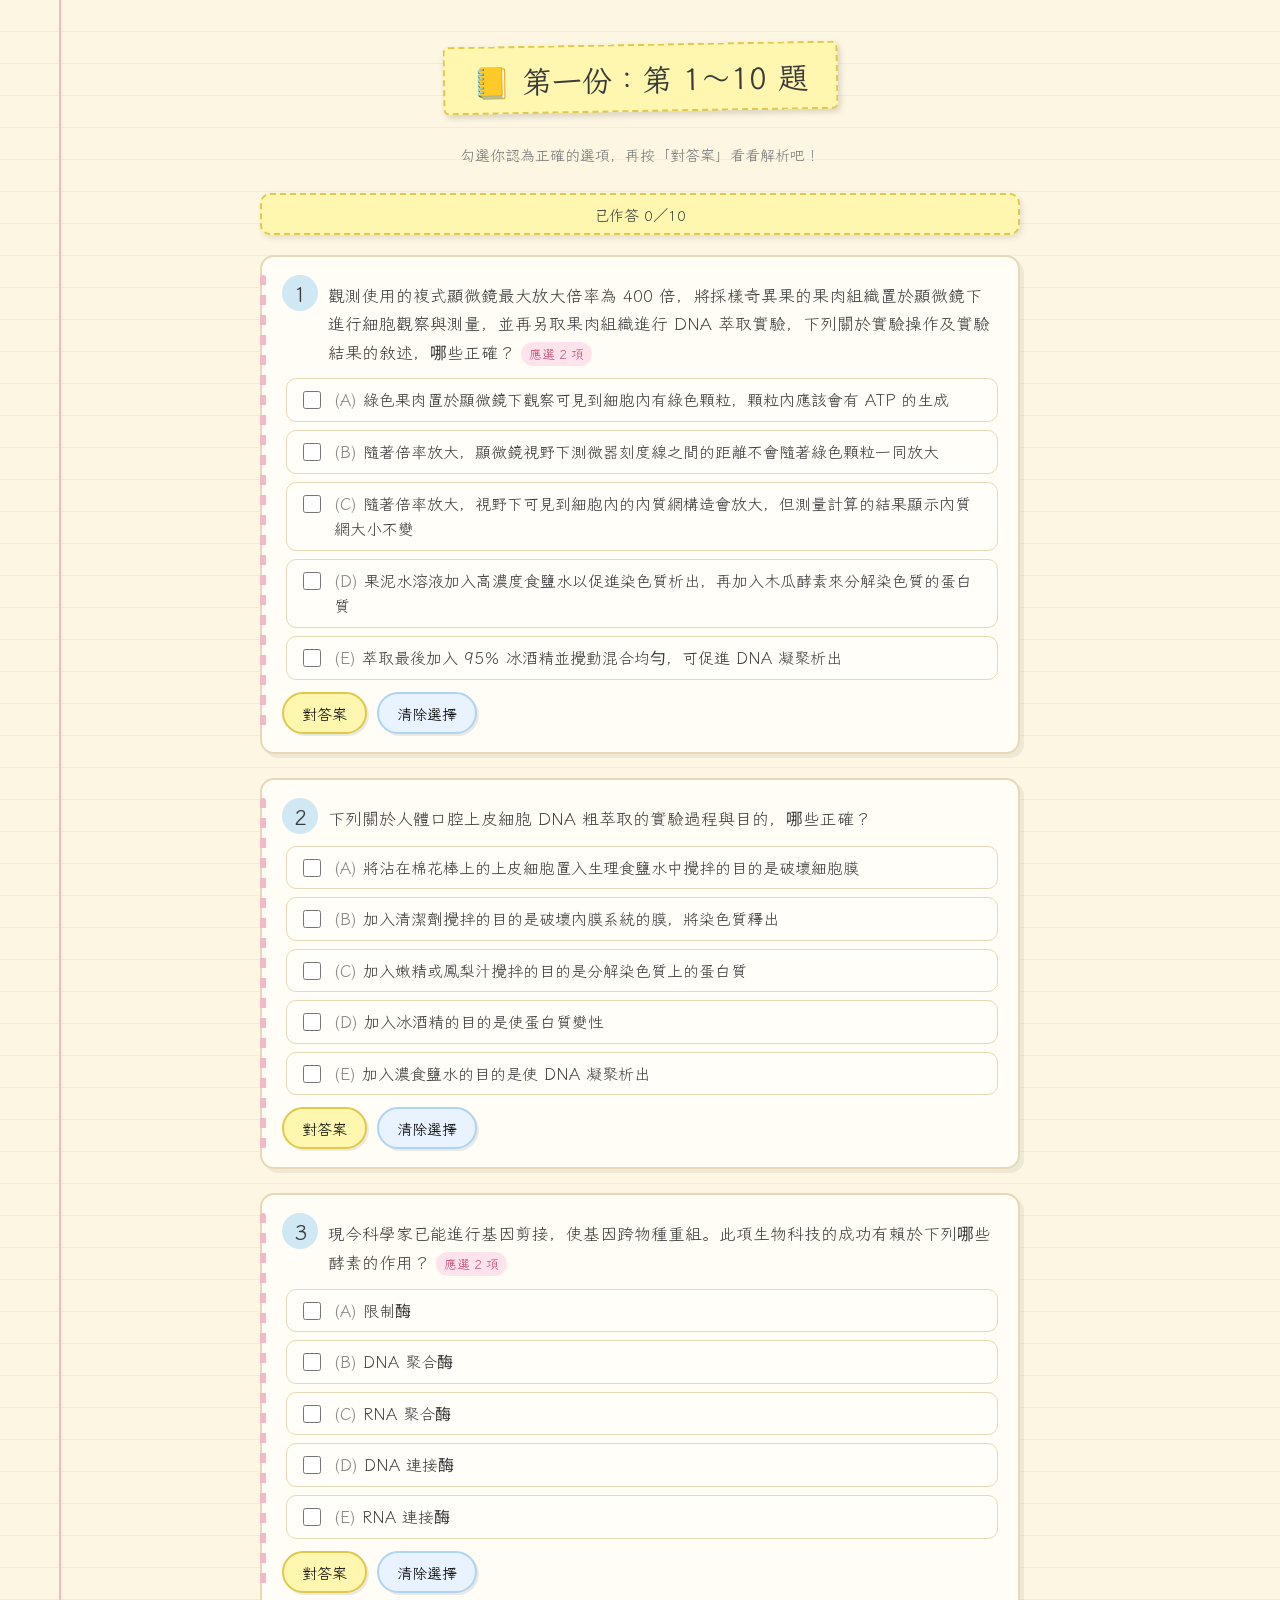
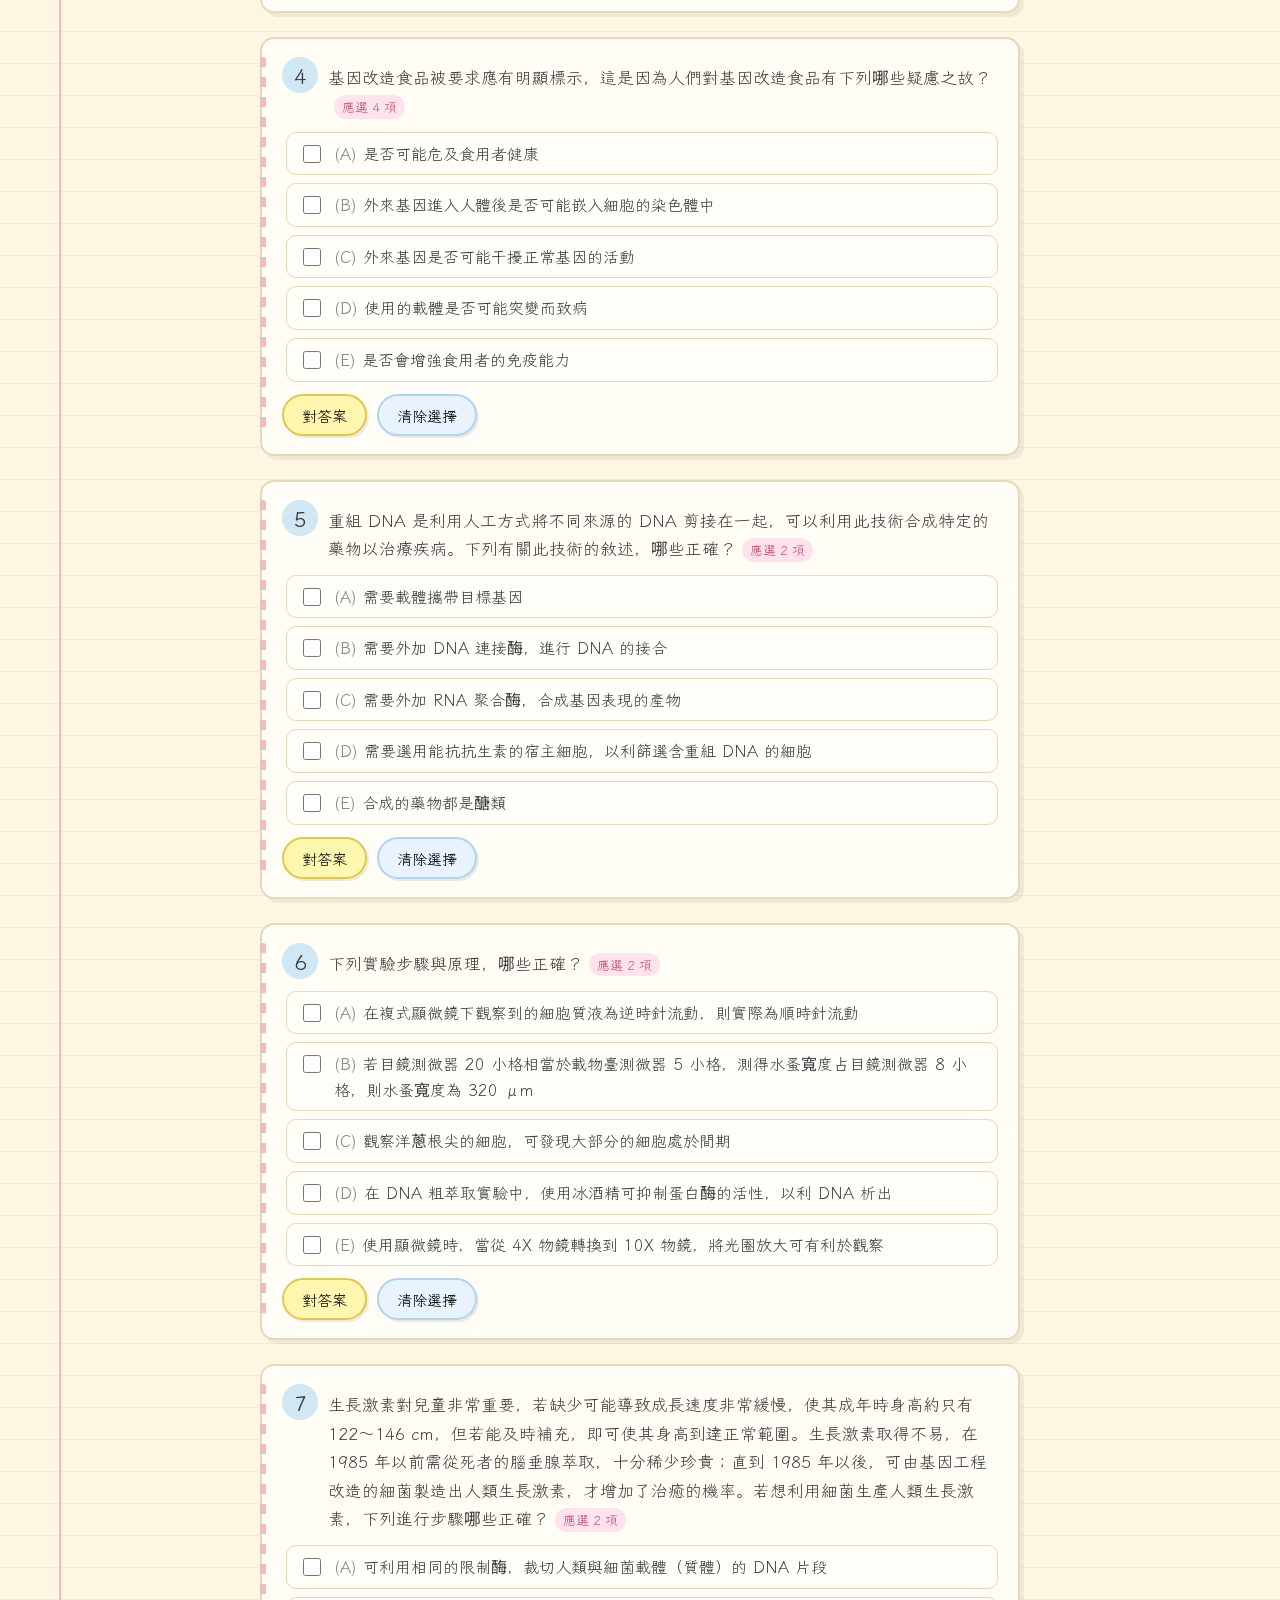
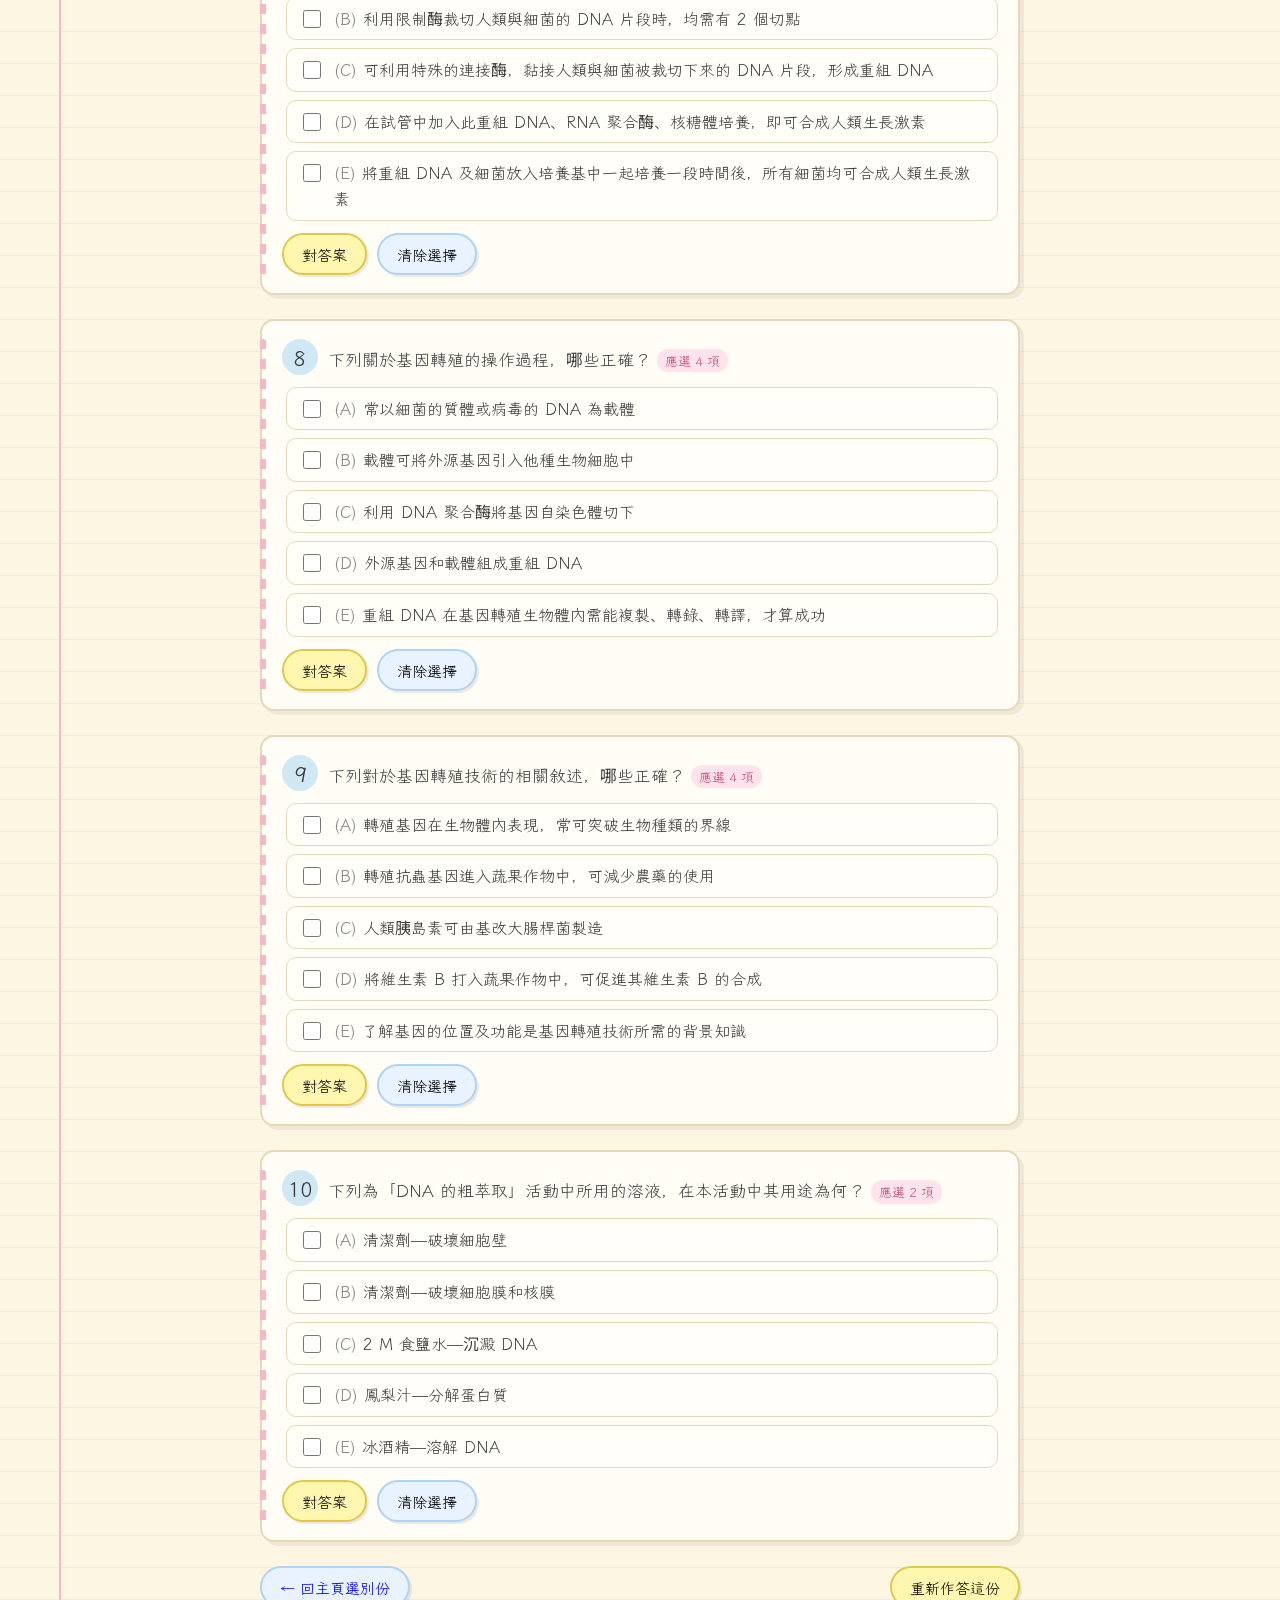
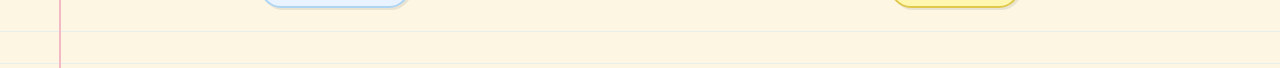
==== quiz.html @ 2ded3365 "Add interactive notebook-style quiz for genetic engineering MCQs Includes a homepage to pick one of " ====
<!DOCTYPE html>
<html lang="zh-Hant">
<head>
<meta charset="UTF-8">
<meta name="viewport" content="width=device-width, initial-scale=1.0">
<title>基因轉殖 多選題筆記本</title>
<link rel="stylesheet" href="css/style.css">
</head>
<body>
<div class="page">
  <div class="notebook-header">
    <h1 id="set-title">📒 多選題</h1>
    <p>勾選你認為正確的選項，再按「對答案」看看解析吧！</p>
  </div>

  <div class="score-bar" id="score-bar">已作答 0／10</div>

  <div id="question-list"></div>

  <div class="bottom-nav">
    <a class="btn secondary" href="index.html">← 回主頁選別份</a>
    <button class="btn" id="reset-btn">重新作答這份</button>
  </div>
</div>

<script src="js/data.js"></script>
<script src="js/quiz.js"></script>
</body>
</html>
---- css/style.css ----
@import url('https://fonts.googleapis.com/css2?family=Klee+One:wght@400;600&family=Noto+Sans+TC:wght@400;500;700&display=swap');

* {
  box-sizing: border-box;
}

body {
  margin: 0;
  font-family: 'Klee One', 'Noto Sans TC', sans-serif;
  color: #3a3a3a;
  background-color: #fdf6e3;
  background-image:
    linear-gradient(90deg, transparent 59px, #f3b9c4 59px, #f3b9c4 61px, transparent 61px),
    repeating-linear-gradient(#fdf6e3 0px, #fdf6e3 31px, #cfe8f4 32px);
  background-size: 100% 32px;
  min-height: 100vh;
  padding: 24px 16px 60px;
}

.page {
  max-width: 760px;
  margin: 0 auto;
}

/* ---------- Header ---------- */
.notebook-header {
  text-align: center;
  margin-bottom: 28px;
  position: relative;
}

.notebook-header h1 {
  display: inline-block;
  font-size: 1.9rem;
  background: #fff7b0;
  padding: 10px 28px;
  border-radius: 6px;
  box-shadow: 2px 3px 6px rgba(0,0,0,0.15);
  transform: rotate(-1deg);
  border: 2px dashed #e0c84a;
}

.notebook-header p {
  margin-top: 10px;
  color: #777;
  font-size: 0.95rem;
}

/* ---------- Home page set cards ---------- */
.set-list {
  display: flex;
  flex-direction: column;
  gap: 22px;
  margin-top: 30px;
}

.set-card {
  display: block;
  text-decoration: none;
  color: #3a3a3a;
  background: #fffdf5;
  border: 2px solid #e7d9b8;
  border-radius: 14px;
  padding: 20px 24px;
  box-shadow: 4px 4px 0 rgba(0,0,0,0.06);
  transition: transform 0.15s ease, box-shadow 0.15s ease;
  position: relative;
  overflow: hidden;
}

.set-card:hover {
  transform: translateY(-3px) rotate(-0.4deg);
  box-shadow: 6px 8px 4px rgba(0,0,0,0.1);
}

.set-card .tape {
  position: absolute;
  top: -10px;
  right: 26px;
  width: 70px;
  height: 24px;
  background: rgba(255, 214, 102, 0.75);
  transform: rotate(4deg);
  box-shadow: 0 1px 3px rgba(0,0,0,0.15);
}

.set-card h2 {
  margin: 0 0 6px;
  font-size: 1.4rem;
}

.set-card p {
  margin: 0;
  color: #888;
  font-size: 0.9rem;
}

.set-card .badge {
  display: inline-block;
  margin-top: 10px;
  font-size: 0.8rem;
  background: #ffe3ec;
  color: #c2547a;
  padding: 3px 10px;
  border-radius: 999px;
}

/* ---------- Quiz cards ---------- */
.score-bar {
  position: sticky;
  top: 8px;
  background: #fff7b0;
  border: 2px dashed #e0c84a;
  border-radius: 10px;
  padding: 8px 16px;
  margin-bottom: 20px;
  text-align: center;
  font-size: 0.95rem;
  z-index: 10;
  box-shadow: 2px 3px 6px rgba(0,0,0,0.1);
}

.question-card {
  background: #fffdf5;
  border: 2px solid #e7d9b8;
  border-radius: 14px;
  padding: 18px 20px;
  margin-bottom: 24px;
  box-shadow: 4px 4px 0 rgba(0,0,0,0.06);
  position: relative;
}

.question-card::before {
  content: "";
  position: absolute;
  left: -2px;
  top: 18px;
  bottom: 18px;
  width: 6px;
  background: repeating-linear-gradient(
    180deg, #f3b9c4 0px, #f3b9c4 10px, transparent 10px, transparent 20px
  );
  border-radius: 4px;
}

.q-head {
  display: flex;
  align-items: baseline;
  gap: 10px;
  margin-bottom: 10px;
}

.q-num {
  font-size: 1.3rem;
  font-weight: 700;
  background: #cfe8f4;
  border-radius: 50%;
  width: 36px;
  height: 36px;
  display: flex;
  align-items: center;
  justify-content: center;
  flex-shrink: 0;
}

.q-text {
  font-size: 1.05rem;
  line-height: 1.7;
}

.q-select-hint {
  display: inline-block;
  margin-left: 6px;
  font-size: 0.8rem;
  color: #c2547a;
  background: #ffe3ec;
  padding: 1px 8px;
  border-radius: 999px;
  white-space: nowrap;
}

.options {
  margin: 12px 0 12px 4px;
  display: flex;
  flex-direction: column;
  gap: 8px;
}

.option {
  display: flex;
  align-items: flex-start;
  gap: 10px;
  padding: 8px 12px;
  border-radius: 10px;
  border: 1.5px solid #e7d9b8;
  background: #fffef9;
  cursor: pointer;
  transition: background 0.15s ease, border-color 0.15s ease;
  line-height: 1.6;
}

.option:hover {
  background: #fef6e0;
}

.option input {
  margin-top: 4px;
  width: 18px;
  height: 18px;
  flex-shrink: 0;
  accent-color: #f3a6c1;
}

.option .opt-key {
  font-weight: 700;
  color: #8a8a8a;
}

/* answer states */
.option.correct {
  background: #e3f6e3;
  border-color: #8fcf8f;
}

.option.correct::after {
  content: "✔ 應選";
  margin-left: auto;
  color: #4a9a4a;
  font-size: 0.85rem;
  white-space: nowrap;
}

.option.wrong {
  background: #fde6e6;
  border-color: #ef9b9b;
}

.option.wrong::after {
  content: "✘ 你選了這個";
  margin-left: auto;
  color: #c25a5a;
  font-size: 0.85rem;
  white-space: nowrap;
}

.option.missed::after {
  content: "← 漏選";
  margin-left: auto;
  color: #4a9a4a;
  font-size: 0.85rem;
  white-space: nowrap;
}

.option.disabled {
  cursor: default;
}

/* buttons */
.btn-row {
  display: flex;
  gap: 10px;
  margin-top: 10px;
}

.btn {
  font-family: inherit;
  font-size: 0.95rem;
  padding: 8px 18px;
  border-radius: 999px;
  border: 2px solid #e0c84a;
  background: #fff7b0;
  cursor: pointer;
  box-shadow: 2px 2px 0 rgba(0,0,0,0.08);
  transition: transform 0.1s ease;
}

.btn:hover {
  transform: translateY(-1px);
}

.btn:active {
  transform: translateY(1px);
}

.btn.secondary {
  background: #e8f3ff;
  border-color: #aed4f3;
}

.btn:disabled {
  opacity: 0.5;
  cursor: not-allowed;
}

/* explanation */
.explanation {
  margin-top: 12px;
  background: #fff9e6;
  border-left: 5px solid #ffd966;
  border-radius: 8px;
  padding: 10px 14px;
  font-size: 0.92rem;
  line-height: 1.8;
  color: #5a5340;
  display: none;
}

.explanation.show {
  display: block;
}

.explanation .label {
  font-weight: 700;
  color: #c98a00;
  margin-right: 4px;
}

.result-tag {
  display: inline-block;
  margin-left: 10px;
  font-weight: 700;
  font-size: 0.95rem;
  padding: 2px 10px;
  border-radius: 999px;
}

.result-tag.good {
  background: #e3f6e3;
  color: #4a9a4a;
}

.result-tag.bad {
  background: #fde6e6;
  color: #c25a5a;
}

/* diagram */
.diagram-box {
  background: #f5f0e0;
  border: 1.5px dashed #c9b98a;
  border-radius: 10px;
  padding: 10px;
  margin: 10px 0;
  text-align: center;
}

.diagram-box svg {
  max-width: 100%;
  height: auto;
}

.diagram-caption {
  font-size: 0.8rem;
  color: #999;
  margin-top: 4px;
}

/* footer nav */
.bottom-nav {
  display: flex;
  justify-content: space-between;
  margin-top: 20px;
}

.bottom-nav a, .bottom-nav button {
  text-decoration: none;
}

/* responsive */
@media (max-width: 480px) {
  .notebook-header h1 {
    font-size: 1.4rem;
    padding: 8px 16px;
  }
  .q-text {
    font-size: 0.98rem;
  }
}
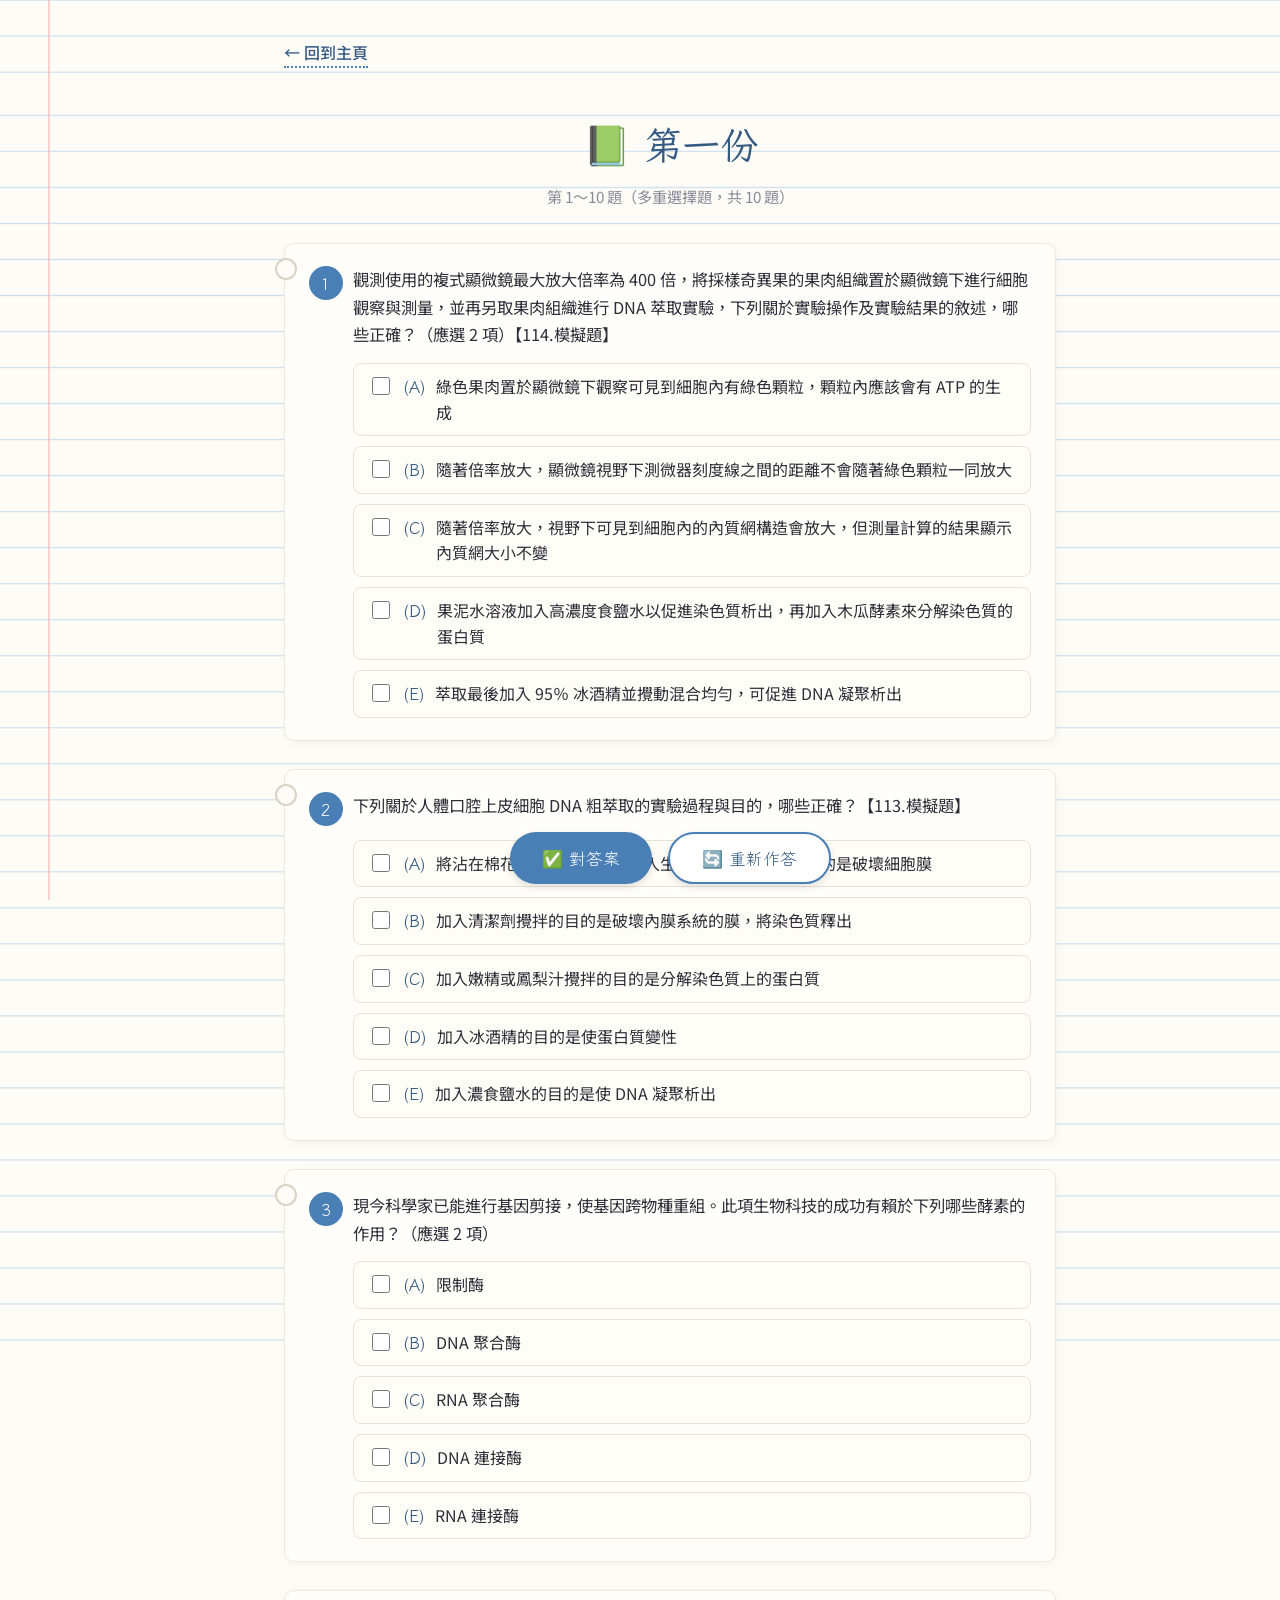
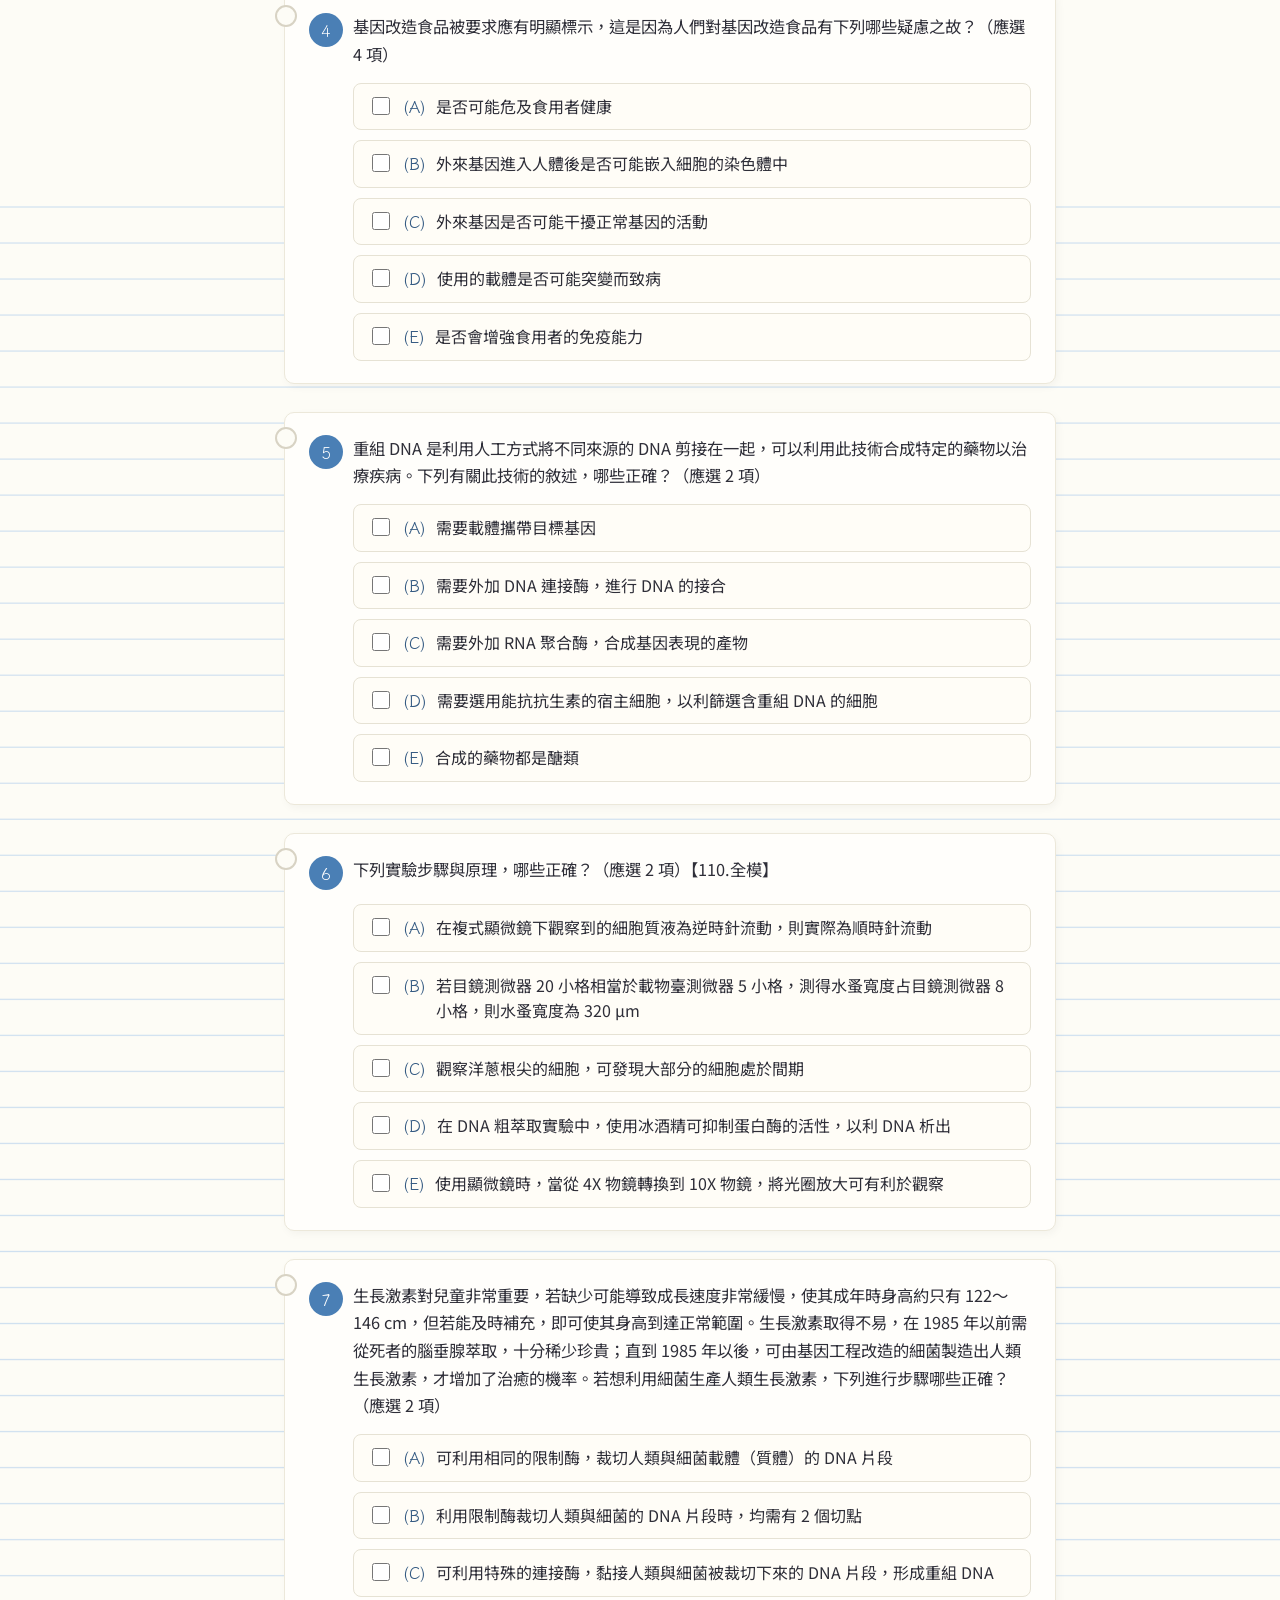
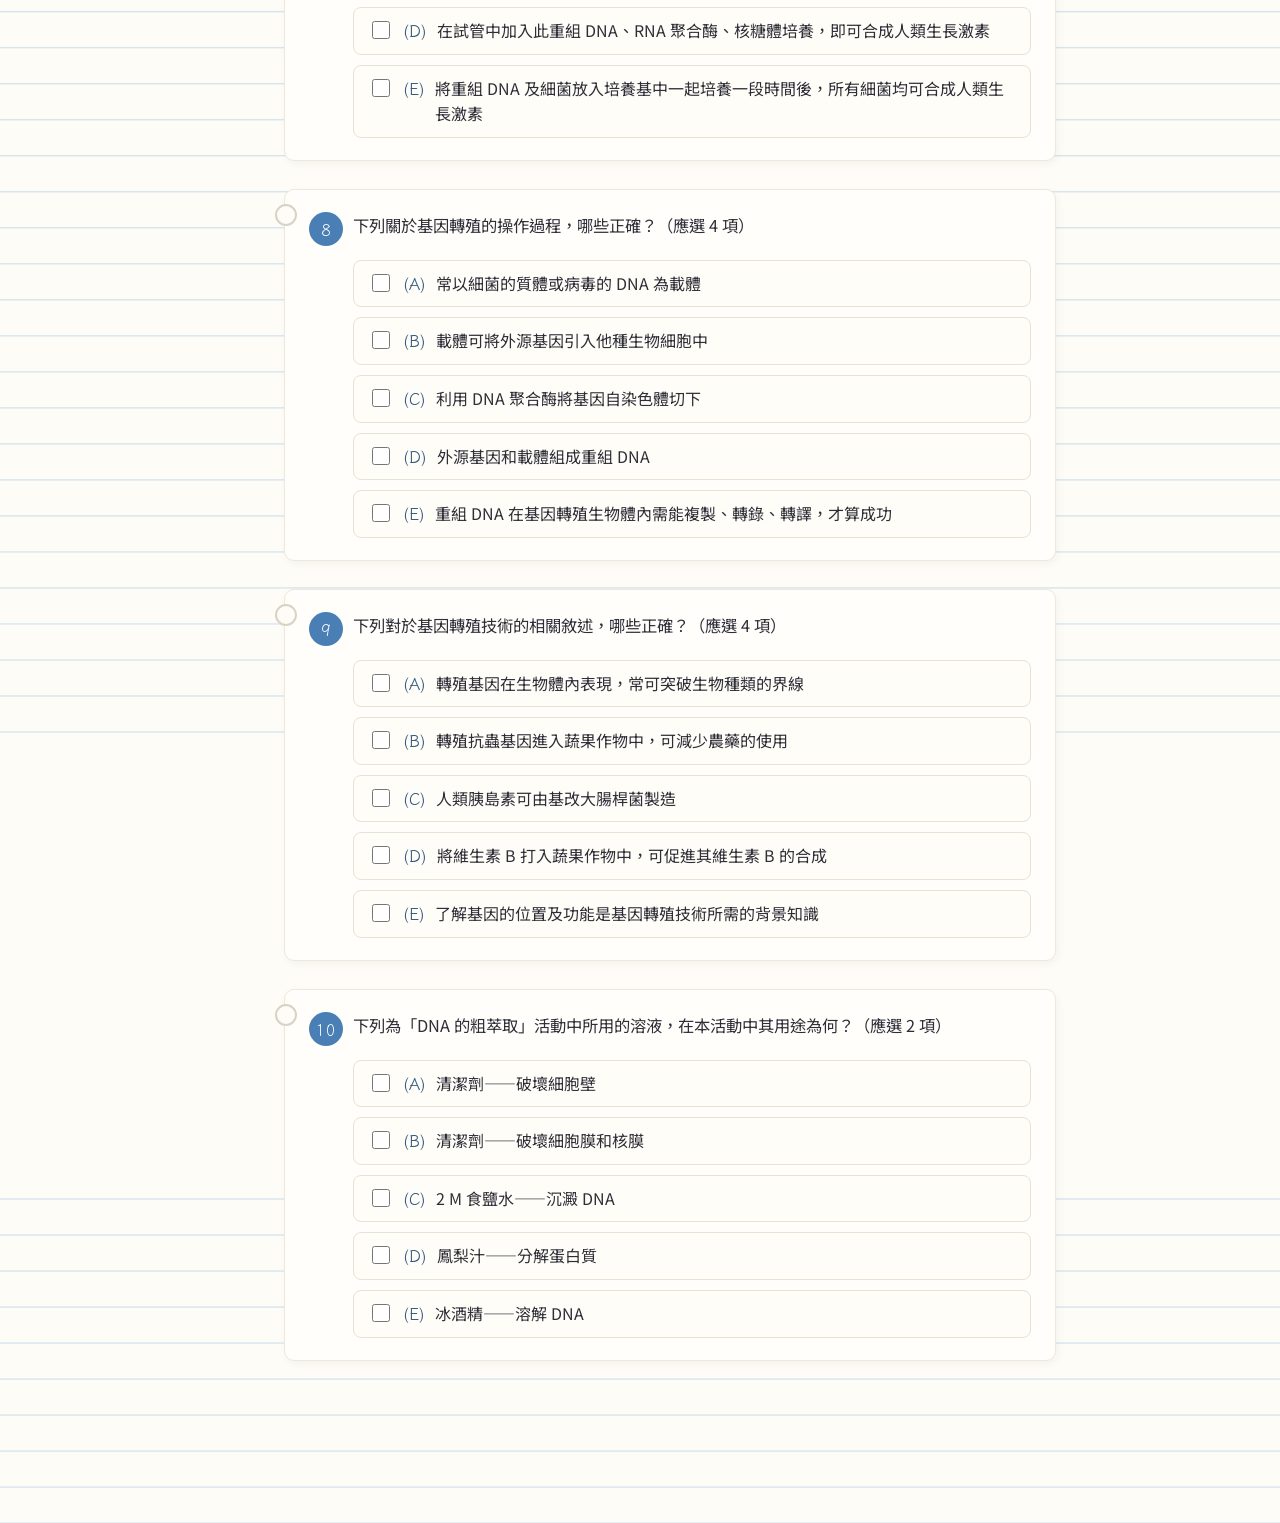
==== commit 0cc580ad: "Add interactive notebook-style quiz for genetics multi-select questions Build a static site with 30 " ====
--- a/quiz.html
+++ b/quiz.html
@@ -1,29 +1,29 @@
 <!DOCTYPE html>
 <html lang="zh-Hant">
 <head>
-<meta charset="UTF-8">
-<meta name="viewport" content="width=device-width, initial-scale=1.0">
-<title>基因轉殖 多選題筆記本</title>
-<link rel="stylesheet" href="css/style.css">
+  <meta charset="UTF-8" />
+  <meta name="viewport" content="width=device-width, initial-scale=1.0" />
+  <title>多選題作答 - 基因工程筆記本</title>
+  <link rel="stylesheet" href="css/style.css" />
 </head>
 <body>
-<div class="page">
-  <div class="notebook-header">
-    <h1 id="set-title">📒 多選題</h1>
-    <p>勾選你認為正確的選項，再按「對答案」看看解析吧！</p>
+  <div class="page">
+    <a class="back-link" href="index.html">← 回到主頁</a>
+    <h1 class="notebook-title" id="setTitle">📘 第一份</h1>
+    <p class="notebook-subtitle" id="setSubtitle">第 1～10 題</p>
+
+    <div class="score-panel" id="scorePanel"></div>
+
+    <div id="questionList"></div>
+
+    <div class="action-bar">
+      <button class="btn btn-primary" id="submitBtn">✅ 對答案</button>
+      <button class="btn btn-secondary" id="resetBtn">🔄 重新作答</button>
+    </div>
   </div>
 
-  <div class="score-bar" id="score-bar">已作答 0／10</div>
-
-  <div id="question-list"></div>
-
-  <div class="bottom-nav">
-    <a class="btn secondary" href="index.html">← 回主頁選別份</a>
-    <button class="btn" id="reset-btn">重新作答這份</button>
-  </div>
-</div>
-
-<script src="js/data.js"></script>
-<script src="js/quiz.js"></script>
+  <script src="js/data.js"></script>
+  <script src="js/figures.js"></script>
+  <script src="js/app.js"></script>
 </body>
 </html>
--- a/css/style.css
+++ b/css/style.css
@@ -1,4 +1,21 @@
 @import url('https://fonts.googleapis.com/css2?family=Klee+One:wght@400;600&family=Noto+Sans+TC:wght@400;500;700&display=swap');
+
+:root {
+  --paper: #fdfcf6;
+  --line: #cfe0f0;
+  --margin: #f4b6b6;
+  --ink: #2e2e38;
+  --accent: #4a7fb5;
+  --accent-dark: #345a82;
+  --highlight: #fff3a3;
+  --correct: #c9e6c9;
+  --correct-strong: #4caf50;
+  --wrong: #f6cccc;
+  --wrong-strong: #e05d5d;
+  --tape1: #ffd6a5;
+  --tape2: #c9f0d6;
+  --tape3: #cbe3ff;
+}
 
 * {
   box-sizing: border-box;
@@ -6,373 +23,383 @@
 
 body {
   margin: 0;
-  font-family: 'Klee One', 'Noto Sans TC', sans-serif;
-  color: #3a3a3a;
-  background-color: #fdf6e3;
+  font-family: 'Noto Sans TC', sans-serif;
+  color: var(--ink);
+  background-color: var(--paper);
   background-image:
-    linear-gradient(90deg, transparent 59px, #f3b9c4 59px, #f3b9c4 61px, transparent 61px),
-    repeating-linear-gradient(#fdf6e3 0px, #fdf6e3 31px, #cfe8f4 32px);
-  background-size: 100% 32px;
+    repeating-linear-gradient(
+      to bottom,
+      transparent 0,
+      transparent 35px,
+      var(--line) 35px,
+      var(--line) 36px
+    );
+  background-position: 0 80px;
   min-height: 100vh;
-  padding: 24px 16px 60px;
+  position: relative;
+  padding-left: 60px;
+}
+
+body::before {
+  content: "";
+  position: fixed;
+  top: 0;
+  left: 48px;
+  width: 2px;
+  height: 100%;
+  background: var(--margin);
+  opacity: 0.6;
+  z-index: 0;
 }
 
 .page {
-  max-width: 760px;
+  max-width: 820px;
   margin: 0 auto;
-}
-
-/* ---------- Header ---------- */
-.notebook-header {
-  text-align: center;
+  padding: 40px 24px 80px;
+  position: relative;
+  z-index: 1;
+}
+
+/* ===== Header ===== */
+.notebook-title {
+  font-family: 'Klee One', cursive;
+  font-size: 2.4rem;
+  text-align: center;
+  color: var(--accent-dark);
+  margin-bottom: 4px;
+  position: relative;
+}
+
+.notebook-subtitle {
+  text-align: center;
+  color: #8a8a99;
+  margin-bottom: 36px;
+  font-size: 0.95rem;
+}
+
+.tape {
+  position: absolute;
+  width: 90px;
+  height: 28px;
+  opacity: 0.85;
+  transform: rotate(-4deg);
+  box-shadow: 0 2px 4px rgba(0,0,0,0.08);
+}
+
+.tape.left {
+  top: -10px;
+  left: 30px;
+  background: var(--tape1);
+  transform: rotate(-6deg);
+}
+
+.tape.right {
+  top: -10px;
+  right: 30px;
+  background: var(--tape3);
+  transform: rotate(5deg);
+}
+
+/* ===== Home page set cards ===== */
+.set-grid {
+  display: grid;
+  grid-template-columns: repeat(auto-fit, minmax(220px, 1fr));
+  gap: 24px;
+  margin-top: 24px;
+}
+
+.set-card {
+  background: #fffefb;
+  border: 1px solid #e8e4d8;
+  border-radius: 10px;
+  padding: 28px 20px;
+  text-align: center;
+  text-decoration: none;
+  color: var(--ink);
+  box-shadow: 2px 4px 10px rgba(0,0,0,0.05);
+  position: relative;
+  transition: transform 0.15s ease, box-shadow 0.15s ease;
+  border-left: 6px dashed var(--accent);
+}
+
+.set-card:hover {
+  transform: translateY(-4px) rotate(-0.5deg);
+  box-shadow: 4px 8px 16px rgba(0,0,0,0.1);
+}
+
+.set-card .set-emoji {
+  font-size: 2.2rem;
+  display: block;
+  margin-bottom: 8px;
+}
+
+.set-card .set-name {
+  font-family: 'Klee One', cursive;
+  font-size: 1.4rem;
+  color: var(--accent-dark);
+  margin-bottom: 6px;
+}
+
+.set-card .set-range {
+  font-size: 0.9rem;
+  color: #999;
+  margin-bottom: 10px;
+}
+
+.set-card .set-progress {
+  font-size: 0.85rem;
+  color: var(--accent);
+  font-weight: 700;
+}
+
+/* ===== Quiz page ===== */
+.back-link {
+  display: inline-block;
+  margin-bottom: 20px;
+  color: var(--accent-dark);
+  text-decoration: none;
+  font-weight: 500;
+  border-bottom: 2px dotted var(--accent);
+  padding-bottom: 2px;
+}
+
+.back-link:hover {
+  color: var(--accent);
+}
+
+.question-card {
+  background: #fffefb;
+  border: 1px solid #ece8da;
+  border-radius: 10px;
+  padding: 22px 24px;
   margin-bottom: 28px;
-  position: relative;
-}
-
-.notebook-header h1 {
-  display: inline-block;
-  font-size: 1.9rem;
-  background: #fff7b0;
-  padding: 10px 28px;
-  border-radius: 6px;
-  box-shadow: 2px 3px 6px rgba(0,0,0,0.15);
-  transform: rotate(-1deg);
-  border: 2px dashed #e0c84a;
-}
-
-.notebook-header p {
-  margin-top: 10px;
-  color: #777;
-  font-size: 0.95rem;
-}
-
-/* ---------- Home page set cards ---------- */
-.set-list {
-  display: flex;
-  flex-direction: column;
-  gap: 22px;
-  margin-top: 30px;
-}
-
-.set-card {
-  display: block;
-  text-decoration: none;
-  color: #3a3a3a;
-  background: #fffdf5;
-  border: 2px solid #e7d9b8;
-  border-radius: 14px;
-  padding: 20px 24px;
-  box-shadow: 4px 4px 0 rgba(0,0,0,0.06);
-  transition: transform 0.15s ease, box-shadow 0.15s ease;
-  position: relative;
-  overflow: hidden;
-}
-
-.set-card:hover {
-  transform: translateY(-3px) rotate(-0.4deg);
-  box-shadow: 6px 8px 4px rgba(0,0,0,0.1);
-}
-
-.set-card .tape {
-  position: absolute;
-  top: -10px;
-  right: 26px;
-  width: 70px;
-  height: 24px;
-  background: rgba(255, 214, 102, 0.75);
-  transform: rotate(4deg);
-  box-shadow: 0 1px 3px rgba(0,0,0,0.15);
-}
-
-.set-card h2 {
-  margin: 0 0 6px;
-  font-size: 1.4rem;
-}
-
-.set-card p {
-  margin: 0;
-  color: #888;
-  font-size: 0.9rem;
-}
-
-.set-card .badge {
-  display: inline-block;
-  margin-top: 10px;
-  font-size: 0.8rem;
-  background: #ffe3ec;
-  color: #c2547a;
-  padding: 3px 10px;
-  border-radius: 999px;
-}
-
-/* ---------- Quiz cards ---------- */
-.score-bar {
-  position: sticky;
-  top: 8px;
-  background: #fff7b0;
-  border: 2px dashed #e0c84a;
-  border-radius: 10px;
-  padding: 8px 16px;
-  margin-bottom: 20px;
-  text-align: center;
-  font-size: 0.95rem;
-  z-index: 10;
-  box-shadow: 2px 3px 6px rgba(0,0,0,0.1);
-}
-
-.question-card {
-  background: #fffdf5;
-  border: 2px solid #e7d9b8;
-  border-radius: 14px;
-  padding: 18px 20px;
-  margin-bottom: 24px;
-  box-shadow: 4px 4px 0 rgba(0,0,0,0.06);
+  box-shadow: 2px 3px 8px rgba(0,0,0,0.04);
   position: relative;
 }
 
 .question-card::before {
   content: "";
   position: absolute;
-  left: -2px;
-  top: 18px;
-  bottom: 18px;
-  width: 6px;
-  background: repeating-linear-gradient(
-    180deg, #f3b9c4 0px, #f3b9c4 10px, transparent 10px, transparent 20px
-  );
-  border-radius: 4px;
-}
-
-.q-head {
+  top: 14px;
+  left: -10px;
+  width: 18px;
+  height: 18px;
+  border-radius: 50%;
+  background: var(--paper);
+  border: 2px solid #d8d3c4;
+}
+
+.q-number {
+  display: inline-block;
+  font-family: 'Klee One', cursive;
+  background: var(--accent);
+  color: #fff;
+  border-radius: 50%;
+  width: 34px;
+  height: 34px;
+  line-height: 34px;
+  text-align: center;
+  font-size: 1rem;
+  margin-right: 10px;
+  flex-shrink: 0;
+}
+
+.q-header {
   display: flex;
-  align-items: baseline;
-  gap: 10px;
-  margin-bottom: 10px;
-}
-
-.q-num {
-  font-size: 1.3rem;
-  font-weight: 700;
-  background: #cfe8f4;
-  border-radius: 50%;
-  width: 36px;
-  height: 36px;
-  display: flex;
-  align-items: center;
-  justify-content: center;
-  flex-shrink: 0;
+  align-items: flex-start;
+  margin-bottom: 14px;
 }
 
 .q-text {
-  font-size: 1.05rem;
+  font-size: 1.02rem;
   line-height: 1.7;
 }
 
-.q-select-hint {
-  display: inline-block;
-  margin-left: 6px;
-  font-size: 0.8rem;
-  color: #c2547a;
-  background: #ffe3ec;
-  padding: 1px 8px;
-  border-radius: 999px;
-  white-space: nowrap;
+.q-figure {
+  margin: 10px 0 14px 44px;
+  text-align: center;
+}
+
+.q-figure svg {
+  max-width: 100%;
+  height: auto;
 }
 
 .options {
-  margin: 12px 0 12px 4px;
   display: flex;
   flex-direction: column;
-  gap: 8px;
+  gap: 10px;
+  margin-left: 44px;
 }
 
 .option {
   display: flex;
   align-items: flex-start;
   gap: 10px;
-  padding: 8px 12px;
-  border-radius: 10px;
-  border: 1.5px solid #e7d9b8;
-  background: #fffef9;
+  padding: 10px 14px;
+  border: 1px solid #e6e2d4;
+  border-radius: 8px;
   cursor: pointer;
   transition: background 0.15s ease, border-color 0.15s ease;
-  line-height: 1.6;
+  background: #fffdf7;
 }
 
 .option:hover {
-  background: #fef6e0;
-}
-
-.option input {
-  margin-top: 4px;
+  background: #fbf6e6;
+  border-color: var(--accent);
+}
+
+.option input[type="checkbox"] {
+  margin-top: 3px;
   width: 18px;
   height: 18px;
+  accent-color: var(--accent);
   flex-shrink: 0;
-  accent-color: #f3a6c1;
 }
 
 .option .opt-key {
   font-weight: 700;
-  color: #8a8a8a;
-}
-
-/* answer states */
-.option.correct {
-  background: #e3f6e3;
-  border-color: #8fcf8f;
-}
-
-.option.correct::after {
-  content: "✔ 應選";
-  margin-left: auto;
-  color: #4a9a4a;
-  font-size: 0.85rem;
-  white-space: nowrap;
-}
-
-.option.wrong {
-  background: #fde6e6;
-  border-color: #ef9b9b;
-}
-
-.option.wrong::after {
-  content: "✘ 你選了這個";
-  margin-left: auto;
-  color: #c25a5a;
-  font-size: 0.85rem;
-  white-space: nowrap;
-}
-
-.option.missed::after {
-  content: "← 漏選";
-  margin-left: auto;
-  color: #4a9a4a;
-  font-size: 0.85rem;
-  white-space: nowrap;
-}
-
-.option.disabled {
+  color: var(--accent-dark);
+  font-family: 'Klee One', cursive;
+}
+
+.option-text {
+  line-height: 1.6;
+}
+
+/* graded states */
+.question-card.graded .option {
   cursor: default;
-}
-
-/* buttons */
-.btn-row {
+  pointer-events: none;
+}
+
+.option.is-correct-answer {
+  background: var(--correct);
+  border-color: var(--correct-strong);
+}
+
+.option.is-wrong-pick {
+  background: var(--wrong);
+  border-color: var(--wrong-strong);
+}
+
+.q-result-tag {
+  margin-left: 44px;
+  margin-top: 12px;
+  display: inline-block;
+  font-weight: 700;
+  padding: 4px 12px;
+  border-radius: 20px;
+  font-size: 0.9rem;
+}
+
+.q-result-tag.correct {
+  background: var(--correct);
+  color: var(--correct-strong);
+}
+
+.q-result-tag.wrong {
+  background: var(--wrong);
+  color: var(--wrong-strong);
+}
+
+.explanation {
+  margin: 14px 0 0 44px;
+  padding: 14px 16px;
+  background: var(--highlight);
+  border-radius: 8px;
+  border-left: 4px solid #e0c84a;
+  font-size: 0.92rem;
+  line-height: 1.7;
+  position: relative;
+}
+
+.explanation::before {
+  content: "📝 解析";
+  display: block;
+  font-family: 'Klee One', cursive;
+  font-weight: 700;
+  margin-bottom: 6px;
+  color: #9a8324;
+}
+
+/* ===== Action bar ===== */
+.action-bar {
+  position: sticky;
+  bottom: 16px;
   display: flex;
-  gap: 10px;
-  margin-top: 10px;
+  justify-content: center;
+  gap: 16px;
+  margin-top: 30px;
+  z-index: 5;
 }
 
 .btn {
-  font-family: inherit;
-  font-size: 0.95rem;
-  padding: 8px 18px;
-  border-radius: 999px;
-  border: 2px solid #e0c84a;
-  background: #fff7b0;
+  font-family: 'Klee One', cursive;
+  font-size: 1.05rem;
+  padding: 12px 32px;
+  border-radius: 30px;
+  border: none;
   cursor: pointer;
-  box-shadow: 2px 2px 0 rgba(0,0,0,0.08);
-  transition: transform 0.1s ease;
-}
-
-.btn:hover {
-  transform: translateY(-1px);
+  box-shadow: 0 3px 8px rgba(0,0,0,0.12);
+  transition: transform 0.1s ease, box-shadow 0.1s ease;
 }
 
 .btn:active {
   transform: translateY(1px);
 }
 
-.btn.secondary {
-  background: #e8f3ff;
-  border-color: #aed4f3;
-}
-
-.btn:disabled {
-  opacity: 0.5;
-  cursor: not-allowed;
-}
-
-/* explanation */
-.explanation {
-  margin-top: 12px;
-  background: #fff9e6;
-  border-left: 5px solid #ffd966;
-  border-radius: 8px;
-  padding: 10px 14px;
-  font-size: 0.92rem;
-  line-height: 1.8;
-  color: #5a5340;
+.btn-primary {
+  background: var(--accent);
+  color: #fff;
+}
+
+.btn-primary:hover {
+  background: var(--accent-dark);
+}
+
+.btn-secondary {
+  background: #fff;
+  color: var(--accent-dark);
+  border: 2px solid var(--accent);
+}
+
+.btn-secondary:hover {
+  background: #eef5fc;
+}
+
+/* ===== Score panel ===== */
+.score-panel {
+  position: sticky;
+  top: 12px;
+  background: #fffefb;
+  border: 2px dashed var(--accent);
+  border-radius: 10px;
+  padding: 14px 20px;
+  text-align: center;
+  margin-bottom: 24px;
+  font-family: 'Klee One', cursive;
+  font-size: 1.2rem;
+  color: var(--accent-dark);
+  z-index: 6;
   display: none;
 }
 
-.explanation.show {
+.score-panel.show {
   display: block;
 }
 
-.explanation .label {
-  font-weight: 700;
-  color: #c98a00;
-  margin-right: 4px;
-}
-
-.result-tag {
-  display: inline-block;
-  margin-left: 10px;
-  font-weight: 700;
-  font-size: 0.95rem;
-  padding: 2px 10px;
-  border-radius: 999px;
-}
-
-.result-tag.good {
-  background: #e3f6e3;
-  color: #4a9a4a;
-}
-
-.result-tag.bad {
-  background: #fde6e6;
-  color: #c25a5a;
-}
-
-/* diagram */
-.diagram-box {
-  background: #f5f0e0;
-  border: 1.5px dashed #c9b98a;
-  border-radius: 10px;
-  padding: 10px;
-  margin: 10px 0;
-  text-align: center;
-}
-
-.diagram-box svg {
-  max-width: 100%;
-  height: auto;
-}
-
-.diagram-caption {
-  font-size: 0.8rem;
-  color: #999;
-  margin-top: 4px;
-}
-
-/* footer nav */
-.bottom-nav {
-  display: flex;
-  justify-content: space-between;
-  margin-top: 20px;
-}
-
-.bottom-nav a, .bottom-nav button {
-  text-decoration: none;
-}
-
-/* responsive */
-@media (max-width: 480px) {
-  .notebook-header h1 {
-    font-size: 1.4rem;
-    padding: 8px 16px;
+@media (max-width: 600px) {
+  body {
+    padding-left: 28px;
   }
-  .q-text {
-    font-size: 0.98rem;
+  body::before {
+    left: 18px;
   }
-}
+  .options, .explanation, .q-figure, .q-result-tag {
+    margin-left: 0;
+  }
+  .notebook-title {
+    font-size: 1.8rem;
+  }
+}
